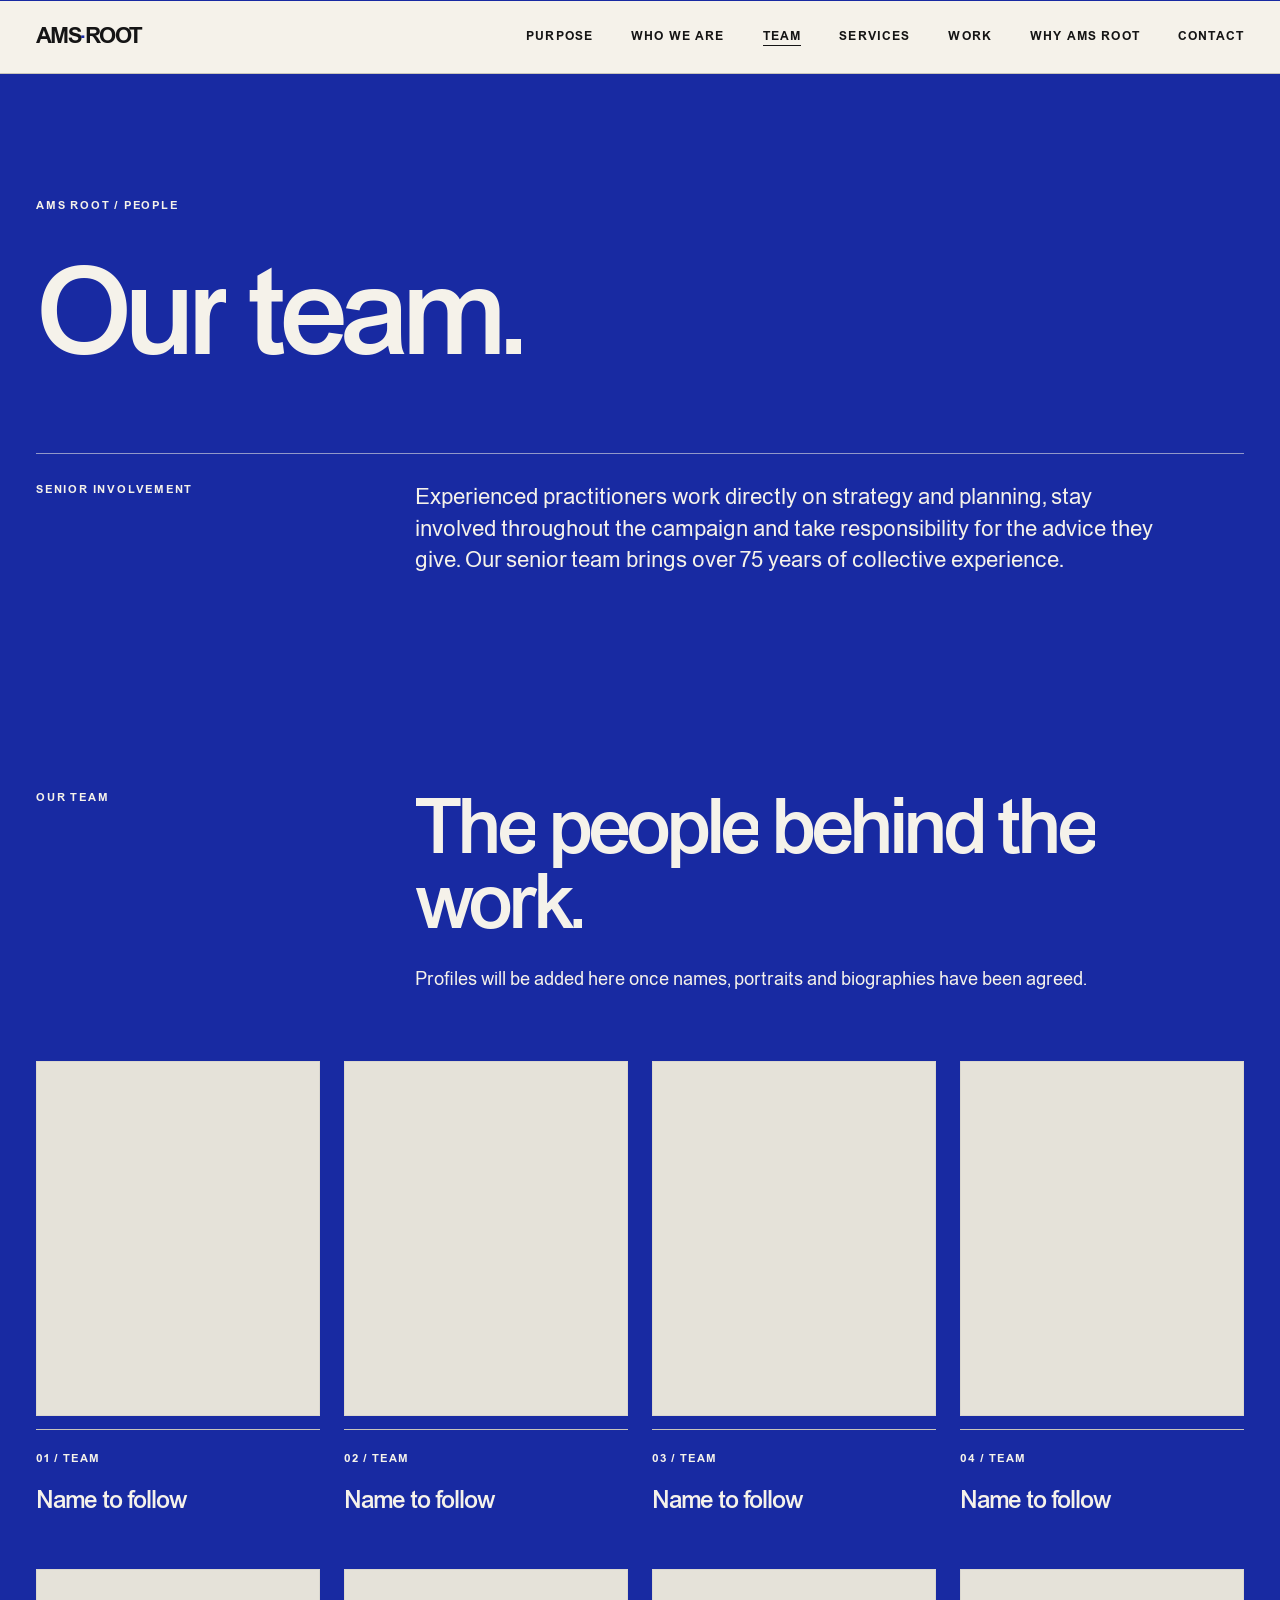
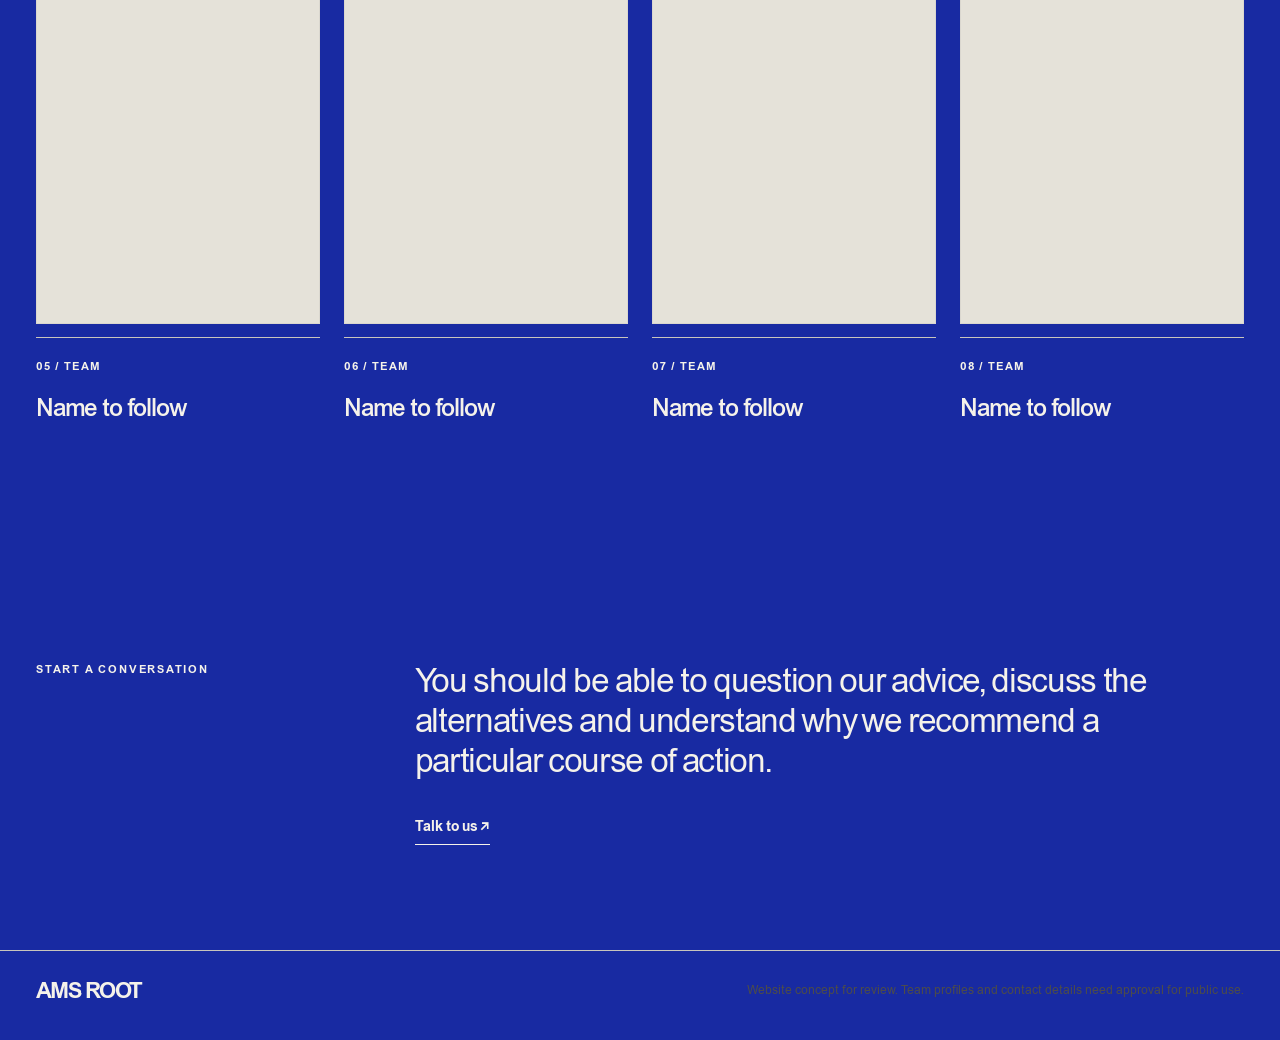
==== team.html @ 09531414 "Publish AMS ROOT website concept" ====
<!doctype html>
<html lang="en-GB">
<head>
  <meta charset="utf-8">
  <meta name="viewport" content="width=device-width, initial-scale=1">
  <meta name="robots" content="noindex, nofollow">
  <meta name="theme-color" content="#f5f2ea">
  <meta name="description" content="Meet the senior team behind AMS ROOT’s media planning and buying for charities.">
  <title>Our team — AMS ROOT</title>
  <style>
    @font-face { font-family:'ABC Areal'; src:url('assets/fonts/ABCAreal-Regular.woff2') format('woff2'); font-weight:400; font-style:normal; font-display:swap; }
    @font-face { font-family:'ABC Areal'; src:url('assets/fonts/ABCAreal-Medium.woff2') format('woff2'); font-weight:500; font-style:normal; font-display:swap; }
    @font-face { font-family:'ABC Areal'; src:url('assets/fonts/ABCAreal-Bold.woff2') format('woff2'); font-weight:700; font-style:normal; font-display:swap; }
    @font-face { font-family:'ABC Areal'; src:url('assets/fonts/ABCAreal-RegularItalic.woff2') format('woff2'); font-weight:400; font-style:italic; font-display:swap; }
    :root { --paper:#f5f2ea; --white:#fffefa; --ink:#151515; --muted:#4e4d49; --blue:#182aa2; --line:#c8c5bc; --max:1440px; }
    * { box-sizing:border-box; }
    html { scroll-behavior:smooth; }
    body { margin:0; background:var(--paper); color:var(--ink); font:17px/1.5 'ABC Areal',Arial,Helvetica,sans-serif; }
    a { color:inherit; }
    h1,h2,p,figure { margin:0; }
    h1,h2 { font-weight:500; letter-spacing:-.065em; line-height:.98; }
    .shell { width:min(calc(100% - 72px),var(--max)); margin:auto; }
    .kicker { font-size:.7rem; letter-spacing:.16em; line-height:1.3; text-transform:uppercase; font-weight:700; }
    :focus-visible { outline:3px solid var(--blue); outline-offset:4px; }
    .header { background:var(--paper); border-bottom:1px solid var(--line); position:sticky; top:0; z-index:20; }
    .header-inner { min-height:72px; display:flex; align-items:center; justify-content:space-between; gap:30px; }
    .brand { font-size:1.36rem; font-weight:700; line-height:1; letter-spacing:-.07em; text-decoration:none; white-space:nowrap; }
    .brand span { color:var(--blue); }
    .nav { display:flex; align-items:center; gap:38px; }
    .nav a { text-decoration:none; text-transform:uppercase; font-size:.72rem; font-weight:700; letter-spacing:.1em; }
    .nav a:hover,.nav a[aria-current="page"] { border-bottom:1px solid currentColor; }
    .menu { display:none; border:0; background:none; font:inherit; font-size:1.6rem; padding:5px; line-height:1; cursor:pointer; }
    .intro { background:var(--blue); color:var(--paper); padding:125px 0 100px; }
    .intro h1 { font-size:clamp(4.5rem,9.6vw,10rem); max-width:1160px; margin:40px 0 0; }
    .intro-bottom { border-top:1px solid rgba(245,242,234,.55); margin-top:80px; padding-top:28px; display:grid; grid-template-columns:.34fr 1fr; gap:8%; }
    .intro-bottom p { max-width:750px; font-size:clamp(1.15rem,1.7vw,1.5rem); line-height:1.45; }
    .team { padding:113px 0 145px; }
    .team-head { display:grid; grid-template-columns:.34fr 1fr; gap:8%; align-items:start; margin-bottom:68px; }
    .team h2 { font-size:clamp(3.3rem,6vw,6.8rem); max-width:920px; }
    .team-head p { max-width:700px; font-size:1.14rem; line-height:1.55; margin-top:25px; }
    .grid { display:grid; grid-template-columns:repeat(4,minmax(0,1fr)); gap:55px 24px; }
    .person { min-width:0; }
    .portrait { aspect-ratio:4/5; background:#e5e2d9; display:flex; align-items:center; justify-content:center; border:1px solid #dad7cf; }
    .person figcaption { border-top:1px solid var(--line); margin-top:13px; padding-top:14px; }
    .person .number { font-size:.68rem; letter-spacing:.13em; font-weight:700; }
    .person h3 { margin:17px 0 0; font-size:clamp(1.35rem,1.85vw,1.75rem); font-weight:500; letter-spacing:-.05em; line-height:1.15; }
    .next { background:var(--white); padding:95px 0 105px; }
    .next-inner { display:grid; grid-template-columns:.34fr 1fr; gap:8%; }
    .next p { max-width:750px; font-size:clamp(1.5rem,2.6vw,2.5rem); letter-spacing:-.04em; line-height:1.2; }
    .next a { display:inline-block; border-bottom:1px solid currentColor; margin-top:35px; padding-bottom:6px; font-size:.87rem; font-weight:700; text-decoration:none; }
    .next a:hover { color:var(--blue); }
    .footer { border-top:1px solid var(--line); padding:30px 0 38px; }
    .footer-inner { display:flex; justify-content:space-between; align-items:start; gap:24px; }
    .footer p { max-width:520px; text-align:right; font-size:.77rem; color:var(--muted); }
    @media(max-width:900px) {
      .nav { gap:16px; }
      .shell { width:min(calc(100% - 46px),var(--max)); }
      .intro-bottom,.team-head,.next-inner { grid-template-columns:1fr; gap:27px; }
      .grid { grid-template-columns:repeat(2,minmax(0,1fr)); }
    }
    @media(max-width:760px) {
      body { font-size:16px; }
      .shell { width:min(calc(100% - 34px),var(--max)); }
      .header-inner { min-height:64px; }
      .brand { font-size:1.25rem; }
      .menu { display:block; }
      .nav { display:none; position:absolute; top:64px; left:0; right:0; background:var(--paper); border-bottom:1px solid var(--line); padding:17px; flex-direction:column; align-items:stretch; gap:0; }
      .nav.open { display:flex; }
      .nav a { padding:14px 0; font-size:.85rem; }
      .intro { padding:85px 0 78px; }
      .intro h1 { font-size:clamp(3.75rem,14vw,6rem); margin-top:27px; }
      .intro-bottom { margin-top:55px; }
      .team { padding:83px 0 90px; }
      .team h2 { font-size:clamp(3.2rem,12vw,4.8rem); }
      .team-head { margin-bottom:45px; }
      .grid { gap:35px 14px; }
      .person h3 { font-size:1.25rem; }
      .next { padding:75px 0 85px; }
      .footer-inner { flex-direction:column; }
      .footer p { text-align:left; }
    }
    @media(max-width:390px) { .grid { grid-template-columns:1fr 1fr; } }
    @media(prefers-reduced-motion:reduce) { html { scroll-behavior:auto; } }
  </style>
  <link rel="stylesheet" href="assets/site-effects.css">
</head>
<body data-theme="blue">
  <header class="header"><div class="shell header-inner">
    <a class="brand" href="index.html#top" aria-label="AMS ROOT, home">AMS<span>·</span>ROOT</a>
    <button class="menu" type="button" aria-controls="nav" aria-expanded="false" aria-label="Open navigation">☰</button>
    <nav class="nav" id="nav" aria-label="Main navigation"><a href="index.html#purpose">Purpose</a><a href="index.html#who">Who we are</a><a href="team.html" aria-current="page">Team</a><a href="index.html#work">Services</a><a href="index.html#casework">Work</a><a href="index.html#philosophy">Why AMS ROOT</a><a href="index.html#contact">Contact</a></nav>
  </div></header>
  <main>
    <section class="intro" data-scroll-theme="blue"><div class="shell"><div class="kicker">AMS ROOT / People</div><h1>Our team.</h1><div class="intro-bottom"><div class="kicker">Senior involvement</div><p>Experienced practitioners work directly on strategy and planning, stay involved throughout the campaign and take responsibility for the advice they give. Our senior team brings over 75 years of collective experience.</p></div></div></section>
    <section class="team" data-scroll-theme="paper"><div class="shell"><div class="team-head"><div class="kicker">Our team</div><div><h2>The people behind the work.</h2><p>Profiles will be added here once names, portraits and biographies have been agreed.</p></div></div><div class="grid" aria-label="Eight team profile placeholders">
      <figure class="person"><div class="portrait" aria-hidden="true"></div><figcaption><span class="number">01 / TEAM</span><h3>Name to follow</h3></figcaption></figure>
      <figure class="person"><div class="portrait" aria-hidden="true"></div><figcaption><span class="number">02 / TEAM</span><h3>Name to follow</h3></figcaption></figure>
      <figure class="person"><div class="portrait" aria-hidden="true"></div><figcaption><span class="number">03 / TEAM</span><h3>Name to follow</h3></figcaption></figure>
      <figure class="person"><div class="portrait" aria-hidden="true"></div><figcaption><span class="number">04 / TEAM</span><h3>Name to follow</h3></figcaption></figure>
      <figure class="person"><div class="portrait" aria-hidden="true"></div><figcaption><span class="number">05 / TEAM</span><h3>Name to follow</h3></figcaption></figure>
      <figure class="person"><div class="portrait" aria-hidden="true"></div><figcaption><span class="number">06 / TEAM</span><h3>Name to follow</h3></figcaption></figure>
      <figure class="person"><div class="portrait" aria-hidden="true"></div><figcaption><span class="number">07 / TEAM</span><h3>Name to follow</h3></figcaption></figure>
      <figure class="person"><div class="portrait" aria-hidden="true"></div><figcaption><span class="number">08 / TEAM</span><h3>Name to follow</h3></figcaption></figure>
    </div></div></section>
    <section class="next" data-scroll-theme="vermilion"><div class="shell next-inner"><div class="kicker">Start a conversation</div><div><p>You should be able to question our advice, discuss the alternatives and understand why we recommend a particular course of action.</p><a href="index.html#contact">Talk to us ↗</a></div></div></section>
  </main>
  <footer class="footer" data-scroll-theme="paper"><div class="shell footer-inner"><a class="brand" href="index.html#top">AMS<span>·</span>ROOT</a><p>Website concept for review. Team profiles and contact details need approval for public use.</p></div></footer>
  <script>
    const menu = document.querySelector('.menu');
    const nav = document.querySelector('.nav');
    menu.addEventListener('click', () => {
      const open = nav.classList.toggle('open');
      menu.setAttribute('aria-expanded', String(open));
      menu.setAttribute('aria-label', open ? 'Close navigation' : 'Open navigation');
    });
    nav.addEventListener('click', event => {
      if (event.target.closest('a')) {
        nav.classList.remove('open');
        menu.setAttribute('aria-expanded', 'false');
        menu.setAttribute('aria-label', 'Open navigation');
      }
    });
  </script>
  <script src="assets/site-effects.js" defer></script>
</body>
</html>
---- assets/site-effects.css ----
:root { --vermilion: #f2644b; }

html { scroll-snap-type: y mandatory; scroll-padding-top: 72px; }
main > section { scroll-snap-align: start; scroll-margin-top: 0; }

body[data-theme="blue"] { --surface: #182aa2; --surface-text: #f5f2ea; }
body[data-theme="paper"] { --surface: #f5f2ea; --surface-text: #151515; }
body[data-theme="white"] { --surface: #fffefa; --surface-text: #151515; }
body[data-theme="ink"] { --surface: #151515; --surface-text: #f5f2ea; }
body[data-theme="vermilion"] { --surface: var(--vermilion); --surface-text: #151515; }

body {
  background-color: var(--surface);
  color: var(--surface-text);
  transition: background-color .75s cubic-bezier(.22, 1, .36, 1), color .55s ease;
}

.header { background-color: #f5f2ea; color: #151515; }
.hero, .purpose, .who, .work, .philosophy, .belief, .casework, .testimonials, .contact,
.intro, .team, .next, .footer { background: transparent; color: inherit; }

.work-item .number { color: var(--vermilion); }
.work .shell { display: grid; grid-template-columns: .8fr 1.2fr; gap: 8%; align-items: start; }
.work-heading { display: block; position: sticky; top: 120px; }
.work-heading .section-label { margin-bottom: 38px; }
.work h2 { font-size: clamp(3.3rem, 5.35vw, 6.2rem); }
.work-list { margin-top: 0; }
.work-item { grid-template-columns: 42px 1fr; gap: 24px; }
.contact-note { color: #2e241f; }
::selection { background: var(--vermilion); color: #151515; }

.reveal-word { display: inline-block; overflow: hidden; vertical-align: bottom; padding-bottom: .1em; margin-bottom: -.1em; }
.reveal-word > span { display: inline-block; }
.motion-ready .reveal-heading:not(.is-visible) .reveal-word > span {
  opacity: 0;
  transform: translateY(1.12em);
}
.motion-ready .reveal-heading.is-visible .reveal-word > span {
  opacity: 1;
  transform: translateY(0);
  transition: transform .9s cubic-bezier(.22, 1, .36, 1) var(--reveal-delay), opacity .55s ease var(--reveal-delay);
}

@media (max-width: 900px) {
  .work .shell { display: block; }
  .work-heading { position: static; }
  .work-list { margin-top: 58px; }
}

@media (max-width: 760px) {
  html { scroll-padding-top: 64px; }
  .work h2 { font-size: clamp(3.2rem, 12vw, 4.8rem); }
  .work-list { margin-top: 51px; }
  .work-item { grid-template-columns: 1fr; gap: 7px; }
}

@media (prefers-reduced-motion: reduce) {
  html { scroll-snap-type: none; }
  body { transition: none; }
  .motion-ready .reveal-heading .reveal-word > span { opacity: 1; transform: none; transition: none; }
}
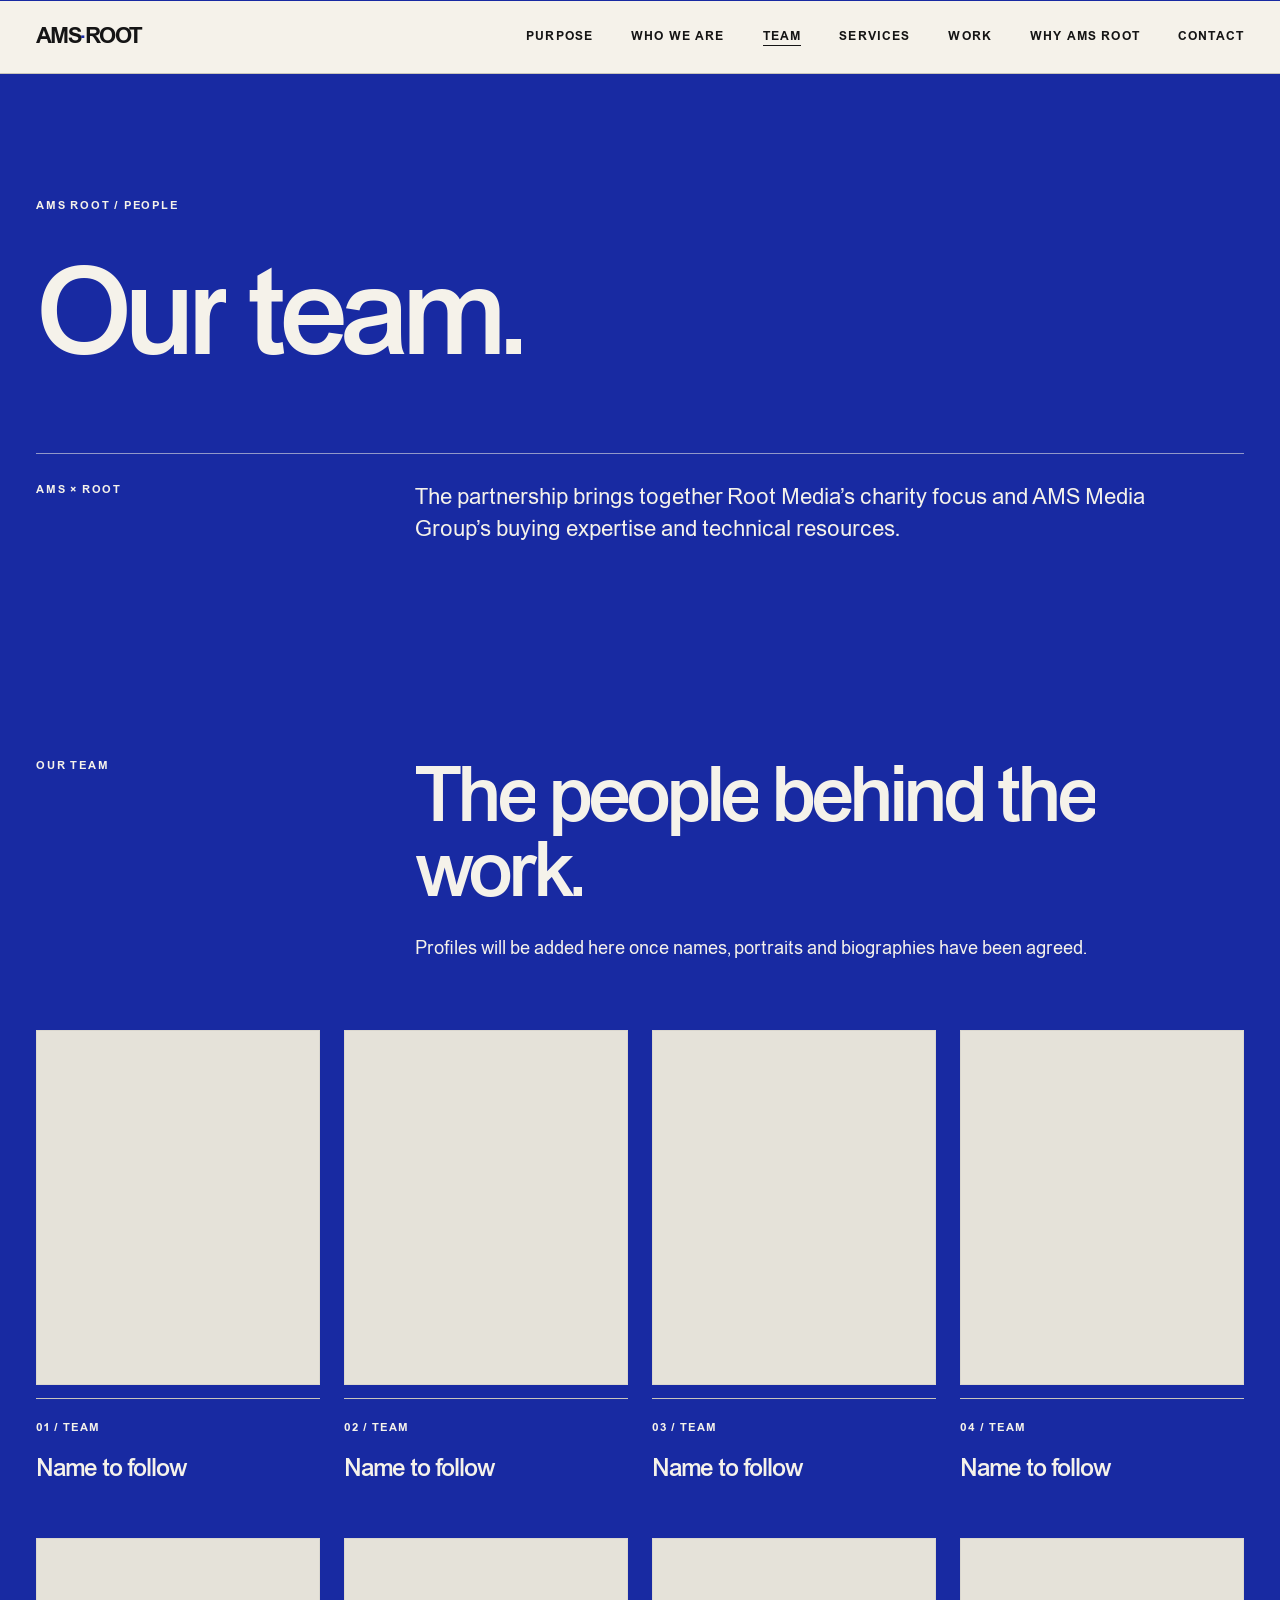
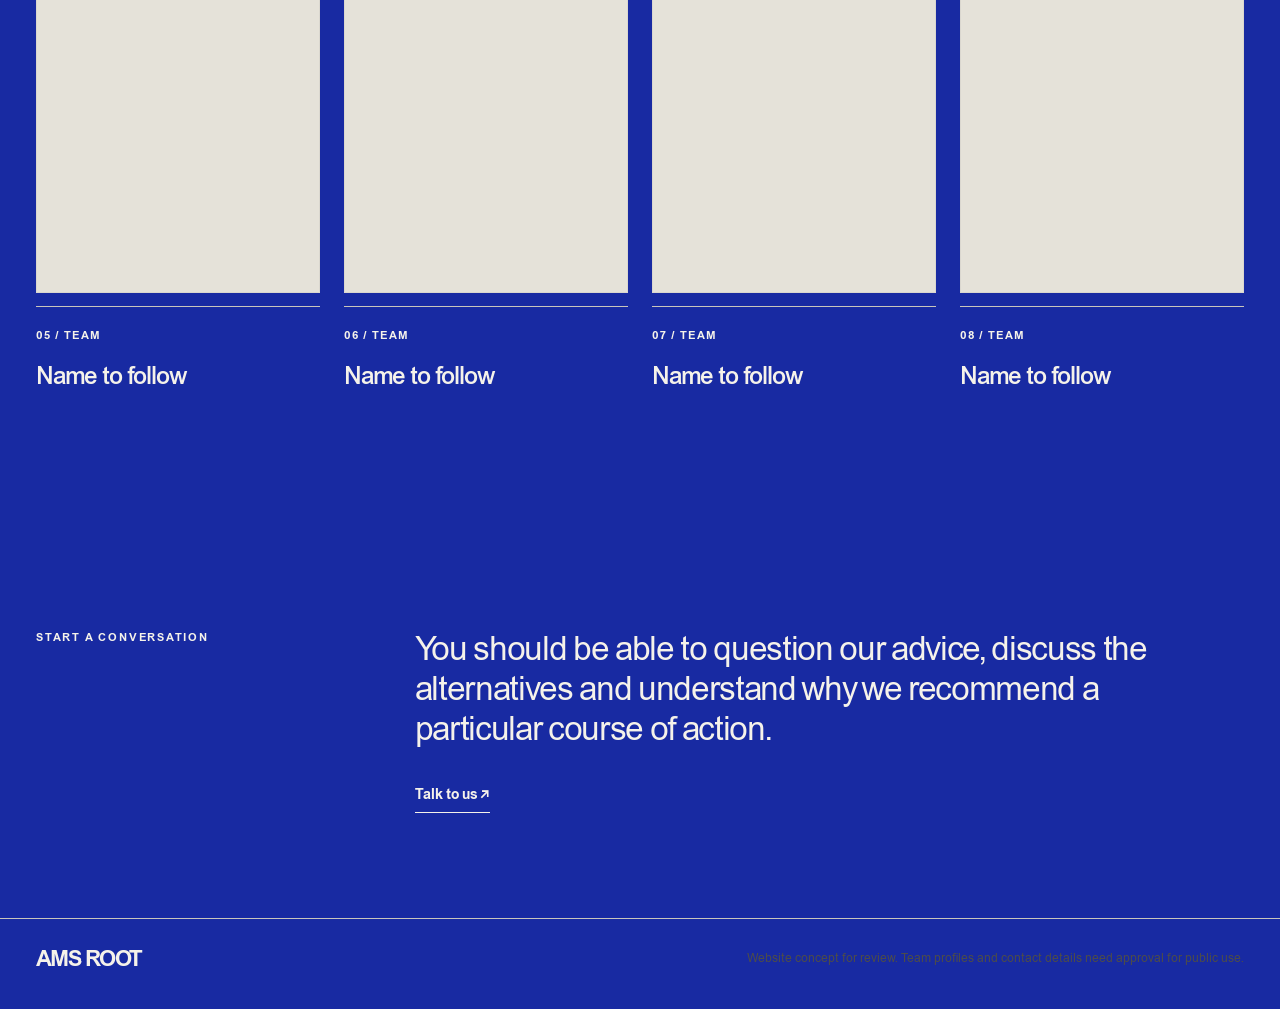
==== commit 13bf3c94: "Refine senior team messaging" ====
--- a/team.html
+++ b/team.html
@@ -91,7 +91,7 @@
     <nav class="nav" id="nav" aria-label="Main navigation"><a href="index.html#purpose">Purpose</a><a href="index.html#who">Who we are</a><a href="team.html" aria-current="page">Team</a><a href="index.html#work">Services</a><a href="index.html#casework">Work</a><a href="index.html#philosophy">Why AMS ROOT</a><a href="index.html#contact">Contact</a></nav>
   </div></header>
   <main>
-    <section class="intro" data-scroll-theme="blue"><div class="shell"><div class="kicker">AMS ROOT / People</div><h1>Our team.</h1><div class="intro-bottom"><div class="kicker">Senior involvement</div><p>Experienced practitioners work directly on strategy and planning, stay involved throughout the campaign and take responsibility for the advice they give. Our senior team brings over 75 years of collective experience.</p></div></div></section>
+    <section class="intro" data-scroll-theme="blue"><div class="shell"><div class="kicker">AMS ROOT / People</div><h1>Our team.</h1><div class="intro-bottom"><div class="kicker">AMS × Root</div><p>The partnership brings together Root Media’s charity focus and AMS Media Group’s buying expertise and technical resources.</p></div></div></section>
     <section class="team" data-scroll-theme="paper"><div class="shell"><div class="team-head"><div class="kicker">Our team</div><div><h2>The people behind the work.</h2><p>Profiles will be added here once names, portraits and biographies have been agreed.</p></div></div><div class="grid" aria-label="Eight team profile placeholders">
       <figure class="person"><div class="portrait" aria-hidden="true"></div><figcaption><span class="number">01 / TEAM</span><h3>Name to follow</h3></figcaption></figure>
       <figure class="person"><div class="portrait" aria-hidden="true"></div><figcaption><span class="number">02 / TEAM</span><h3>Name to follow</h3></figcaption></figure>
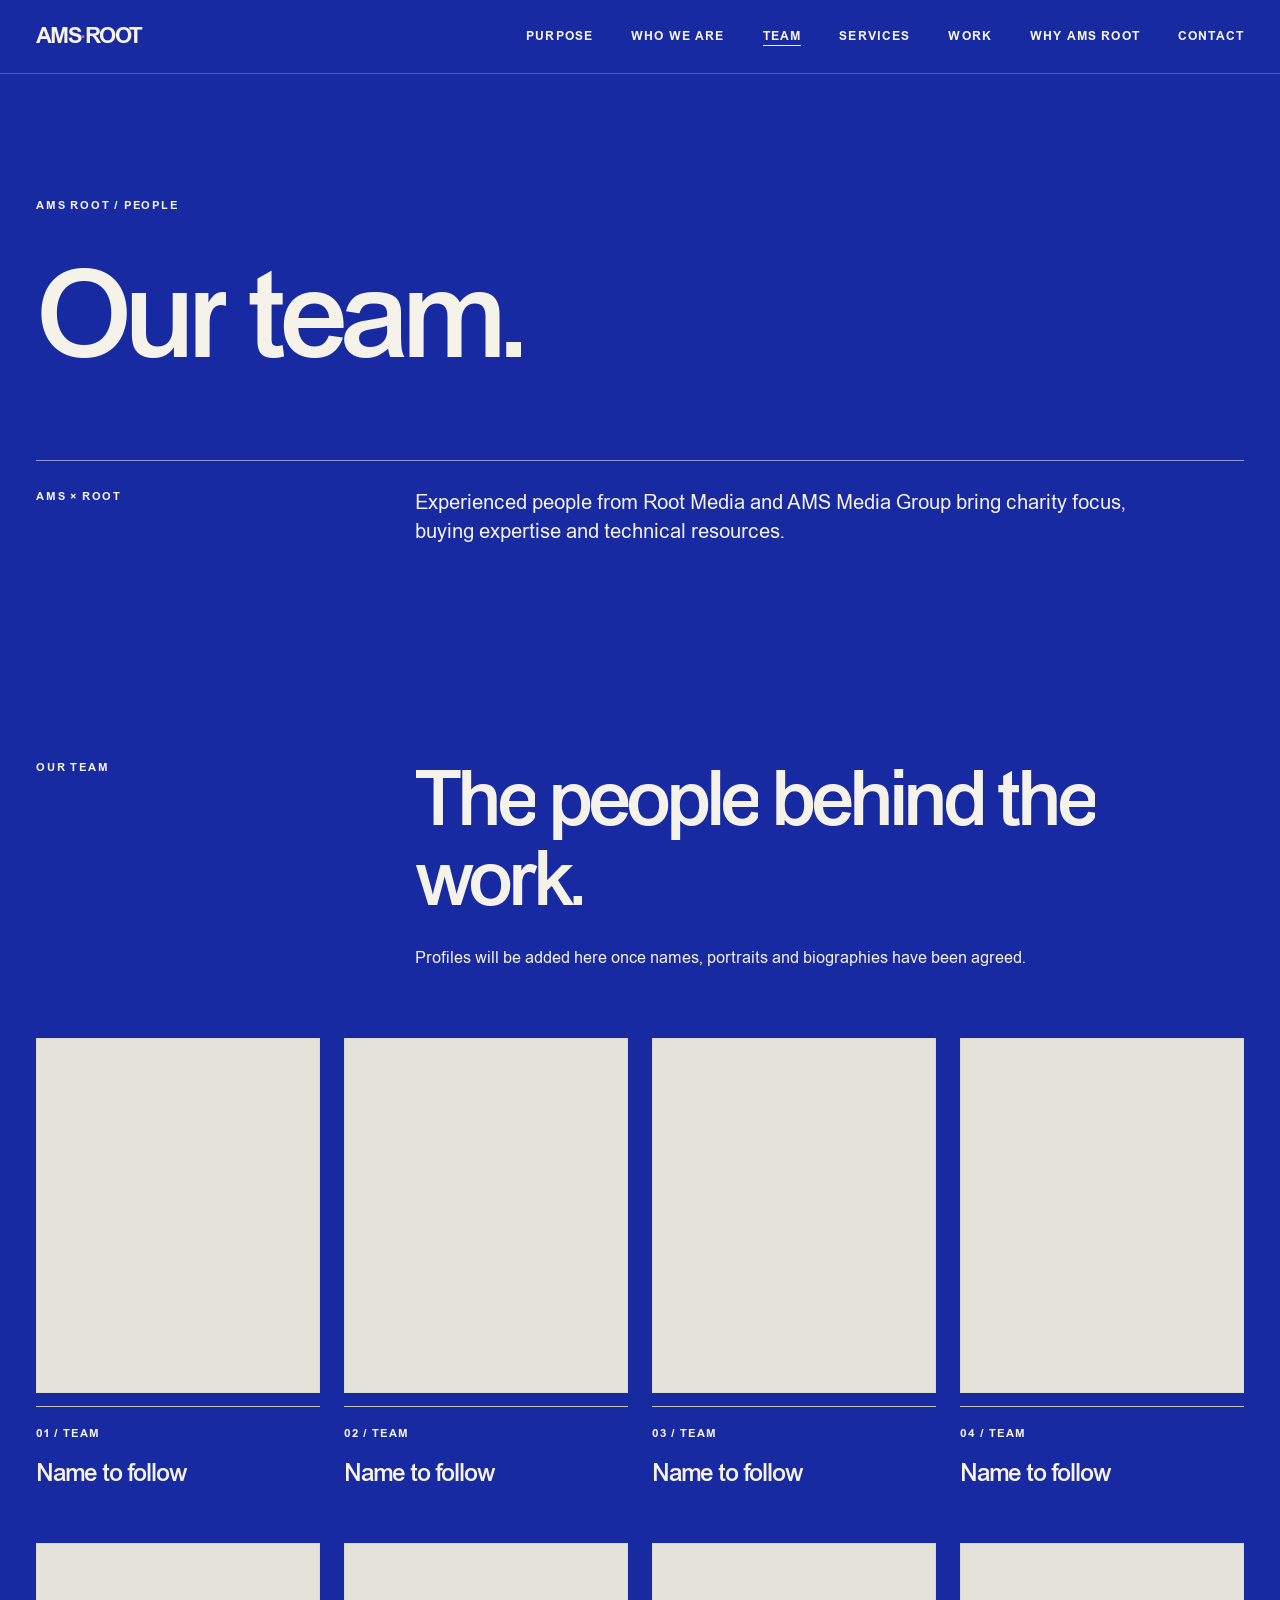
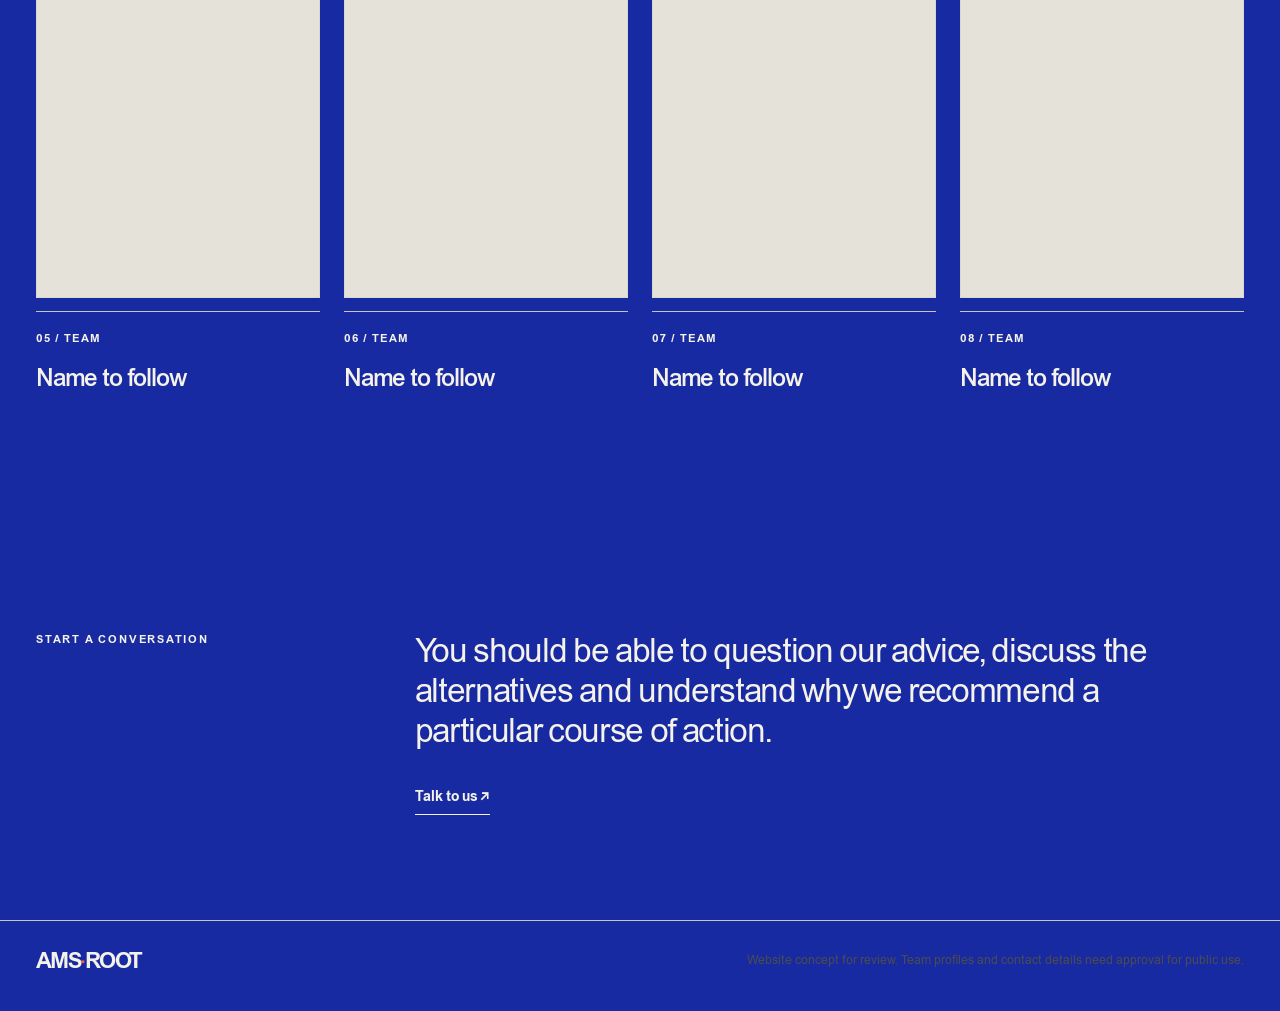
==== commit a70973e2: "Refine copy and add client ticker" ====
--- a/team.html
+++ b/team.html
@@ -91,7 +91,7 @@
     <nav class="nav" id="nav" aria-label="Main navigation"><a href="index.html#purpose">Purpose</a><a href="index.html#who">Who we are</a><a href="team.html" aria-current="page">Team</a><a href="index.html#work">Services</a><a href="index.html#casework">Work</a><a href="index.html#philosophy">Why AMS ROOT</a><a href="index.html#contact">Contact</a></nav>
   </div></header>
   <main>
-    <section class="intro" data-scroll-theme="blue"><div class="shell"><div class="kicker">AMS ROOT / People</div><h1>Our team.</h1><div class="intro-bottom"><div class="kicker">AMS × Root</div><p>The partnership brings together Root Media’s charity focus and AMS Media Group’s buying expertise and technical resources.</p></div></div></section>
+    <section class="intro" data-scroll-theme="blue"><div class="shell"><div class="kicker">AMS ROOT / People</div><h1>Our team.</h1><div class="intro-bottom"><div class="kicker">AMS × Root</div><p>Experienced people from Root Media and AMS Media Group bring charity focus, buying expertise and technical resources.</p></div></div></section>
     <section class="team" data-scroll-theme="paper"><div class="shell"><div class="team-head"><div class="kicker">Our team</div><div><h2>The people behind the work.</h2><p>Profiles will be added here once names, portraits and biographies have been agreed.</p></div></div><div class="grid" aria-label="Eight team profile placeholders">
       <figure class="person"><div class="portrait" aria-hidden="true"></div><figcaption><span class="number">01 / TEAM</span><h3>Name to follow</h3></figcaption></figure>
       <figure class="person"><div class="portrait" aria-hidden="true"></div><figcaption><span class="number">02 / TEAM</span><h3>Name to follow</h3></figcaption></figure>
--- a/assets/site-effects.css
+++ b/assets/site-effects.css
@@ -59,3 +59,64 @@
   body { transition: none; }
   .motion-ready .reveal-heading .reveal-word > span { opacity: 1; transform: none; transition: none; }
 }
+
+/* Keep the fixed navigation legible as sections change colour. */
+.header {
+  background-color: var(--surface);
+  color: var(--surface-text);
+  border-color: color-mix(in srgb, currentColor 25%, transparent);
+  transition: background-color .75s cubic-bezier(.22, 1, .36, 1), color .55s ease, border-color .55s ease;
+}
+.brand span { color: var(--vermilion); }
+.menu { color: inherit; }
+
+/* Give animated letters breathing room and avoid a crowded tablet navigation. */
+main h1, main h2 { line-height: 1.04; }
+.reveal-word { padding-top: .14em; padding-bottom: .18em; margin-top: -.14em; margin-bottom: -.18em; }
+@media (max-width: 1100px) {
+  .header-inner { min-height: 64px; }
+  .menu { display: block; }
+  .nav { display: none; position: absolute; top: 100%; left: 0; right: 0; background: var(--surface); color: var(--surface-text); border-bottom: 1px solid color-mix(in srgb, currentColor 25%, transparent); padding: 17px 23px; flex-direction: column; align-items: stretch; gap: 0; }
+  .nav.open { display: flex; }
+  .nav a { padding: 13px 0; font-size: .8rem; }
+}
+
+/* A small reduction in reading copy; display headings keep their scale. */
+body { font-size: 15px; }
+.hero-bottom p { font-size: clamp(1rem, 1.45vw, 1.31rem); }
+.purpose-copy p, .who-grid p, .who-together { font-size: clamp(1rem, 1.35vw, 1.18rem); }
+.work-heading .intro, .casework-heading p, .testimonial-intro, .contact-copy, .team-head p { font-size: 1.02rem; }
+.work-item p { font-size: .94rem; }
+.philosophy-grid p { font-size: 1.03rem; }
+.belief .senior-promise { font-size: clamp(1.06rem, 1.5vw, 1.39rem); }
+.intro-bottom p { font-size: clamp(1.07rem, 1.55vw, 1.39rem); }
+@media (max-width: 760px) {
+  body { font-size: 15px; }
+  .purpose-copy p, .philosophy-grid p, .casework-heading p { font-size: 1rem; }
+  .nav { top: 100%; padding-inline: 17px; }
+}
+
+/* The client marks are individually framed, with their supplied background removed in SVG. */
+.client-feature { margin: 0 0 92px; padding-bottom: 74px; border-bottom: 1px solid var(--line); }
+.client-feature-head { display: flex; align-items: baseline; justify-content: space-between; gap: 22px; margin-bottom: 33px; }
+.client-feature-head p { font-size: 1.02rem; color: inherit; opacity: .7; }
+.client-filter { position: absolute; width: 0; height: 0; overflow: hidden; }
+.client-ticker { overflow: hidden; mask-image: linear-gradient(to right, transparent, #000 4%, #000 96%, transparent); }
+.client-ticker-track { display: flex; width: max-content; animation: client-drift 56s linear infinite; }
+.client-ticker:hover .client-ticker-track { animation-play-state: paused; }
+.client-ticker-group { display: flex; align-items: center; gap: 65px; padding-right: 65px; flex: none; }
+.client-logo { flex: none; display: grid; place-items: center; width: var(--logo-width); height: 86px; }
+.client-logo svg { display: block; width: 100%; height: 100%; overflow: hidden; }
+@keyframes client-drift { to { transform: translateX(-50%); } }
+@media (max-width: 760px) {
+  .client-feature { margin-bottom: 67px; padding-bottom: 56px; }
+  .client-feature-head { display: block; margin-bottom: 26px; }
+  .client-feature-head p { margin-top: 10px; font-size: 1rem; }
+  .client-ticker-group { gap: 42px; padding-right: 42px; }
+  .client-logo { height: 72px; width: calc(var(--logo-width) * .85); }
+}
+@media (prefers-reduced-motion: reduce) {
+  .client-ticker { overflow-x: auto; mask-image: none; }
+  .client-ticker-track { animation: none; }
+  .client-ticker-group[aria-hidden="true"] { display: none; }
+}
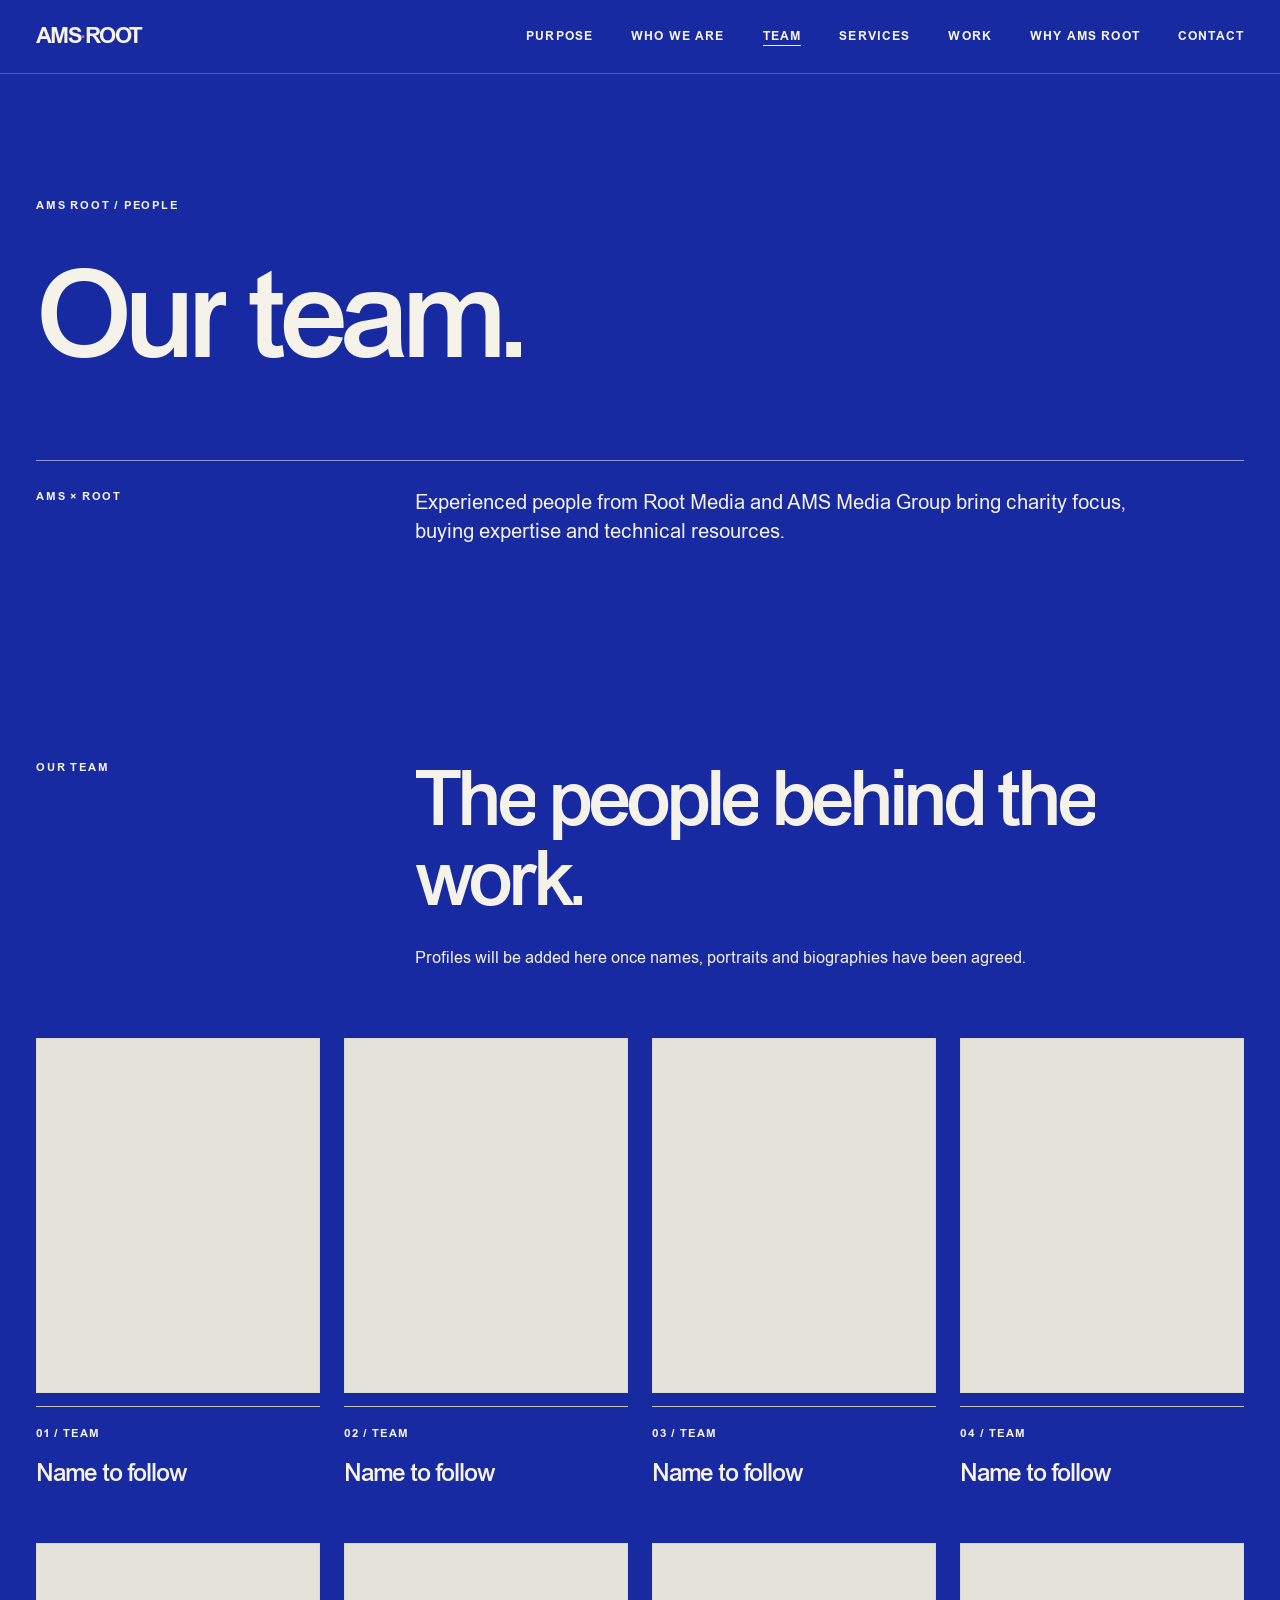
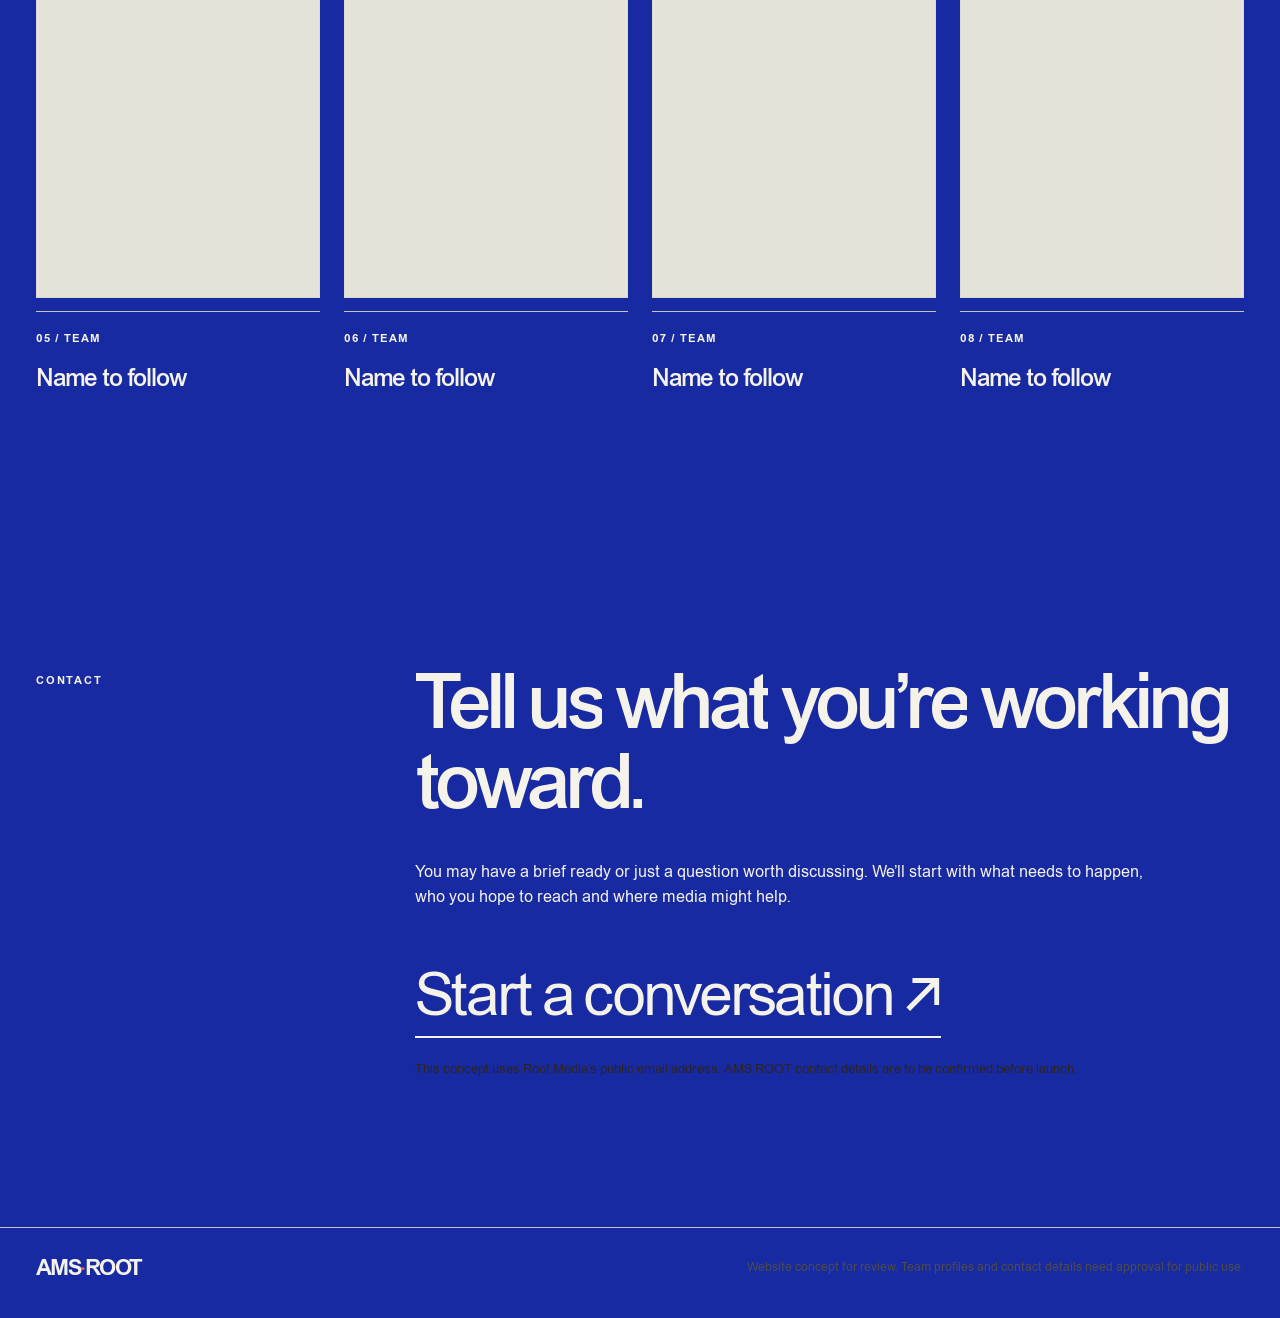
==== commit 392ea611: "Match team contact section to homepage" ====
--- a/team.html
+++ b/team.html
@@ -44,18 +44,21 @@
     .person figcaption { border-top:1px solid var(--line); margin-top:13px; padding-top:14px; }
     .person .number { font-size:.68rem; letter-spacing:.13em; font-weight:700; }
     .person h3 { margin:17px 0 0; font-size:clamp(1.35rem,1.85vw,1.75rem); font-weight:500; letter-spacing:-.05em; line-height:1.15; }
-    .next { background:var(--white); padding:95px 0 105px; }
-    .next-inner { display:grid; grid-template-columns:.34fr 1fr; gap:8%; }
-    .next p { max-width:750px; font-size:clamp(1.5rem,2.6vw,2.5rem); letter-spacing:-.04em; line-height:1.2; }
-    .next a { display:inline-block; border-bottom:1px solid currentColor; margin-top:35px; padding-bottom:6px; font-size:.87rem; font-weight:700; text-decoration:none; }
-    .next a:hover { color:var(--blue); }
+    .contact { background:var(--paper); padding:126px 0 148px; }
+    .contact-grid { display:grid; grid-template-columns:.34fr 1fr; gap:8%; }
+    .section-label { padding-top:10px; }
+    .contact h2 { font-size:clamp(3.3rem,6vw,6.8rem); max-width:960px; }
+    .contact-copy { margin-top:36px; max-width:750px; font-size:1.15rem; line-height:1.55; }
+    .contact-email { display:inline-block; margin-top:54px; padding-bottom:9px; border-bottom:2px solid currentColor; font-size:clamp(2rem,4.7vw,5.2rem); letter-spacing:-.055em; line-height:1.05; text-decoration:none; }
+    .contact-email:hover { color:var(--blue); border-color:var(--blue); }
+    .contact-note { display:block; font-size:.8rem; margin-top:22px; }
     .footer { border-top:1px solid var(--line); padding:30px 0 38px; }
     .footer-inner { display:flex; justify-content:space-between; align-items:start; gap:24px; }
     .footer p { max-width:520px; text-align:right; font-size:.77rem; color:var(--muted); }
     @media(max-width:900px) {
       .nav { gap:16px; }
       .shell { width:min(calc(100% - 46px),var(--max)); }
-      .intro-bottom,.team-head,.next-inner { grid-template-columns:1fr; gap:27px; }
+      .intro-bottom,.team-head,.contact-grid { grid-template-columns:1fr; gap:27px; }
       .grid { grid-template-columns:repeat(2,minmax(0,1fr)); }
     }
     @media(max-width:760px) {
@@ -75,7 +78,9 @@
       .team-head { margin-bottom:45px; }
       .grid { gap:35px 14px; }
       .person h3 { font-size:1.25rem; }
-      .next { padding:75px 0 85px; }
+      .contact { padding:82px 0 88px; }
+      .contact h2 { font-size:clamp(3.2rem,12vw,4.8rem); }
+      .contact-email { font-size:clamp(2rem,9vw,3.5rem); margin-top:40px; }
       .footer-inner { flex-direction:column; }
       .footer p { text-align:left; }
     }
@@ -88,7 +93,7 @@
   <header class="header"><div class="shell header-inner">
     <a class="brand" href="index.html#top" aria-label="AMS ROOT, home">AMS<span>·</span>ROOT</a>
     <button class="menu" type="button" aria-controls="nav" aria-expanded="false" aria-label="Open navigation">☰</button>
-    <nav class="nav" id="nav" aria-label="Main navigation"><a href="index.html#purpose">Purpose</a><a href="index.html#who">Who we are</a><a href="team.html" aria-current="page">Team</a><a href="index.html#work">Services</a><a href="index.html#casework">Work</a><a href="index.html#philosophy">Why AMS ROOT</a><a href="index.html#contact">Contact</a></nav>
+    <nav class="nav" id="nav" aria-label="Main navigation"><a href="index.html#purpose">Purpose</a><a href="index.html#who">Who we are</a><a href="team.html" aria-current="page">Team</a><a href="index.html#work">Services</a><a href="index.html#casework">Work</a><a href="index.html#philosophy">Why AMS ROOT</a><a href="#contact">Contact</a></nav>
   </div></header>
   <main>
     <section class="intro" data-scroll-theme="blue"><div class="shell"><div class="kicker">AMS ROOT / People</div><h1>Our team.</h1><div class="intro-bottom"><div class="kicker">AMS × Root</div><p>Experienced people from Root Media and AMS Media Group bring charity focus, buying expertise and technical resources.</p></div></div></section>
@@ -102,7 +107,7 @@
       <figure class="person"><div class="portrait" aria-hidden="true"></div><figcaption><span class="number">07 / TEAM</span><h3>Name to follow</h3></figcaption></figure>
       <figure class="person"><div class="portrait" aria-hidden="true"></div><figcaption><span class="number">08 / TEAM</span><h3>Name to follow</h3></figcaption></figure>
     </div></div></section>
-    <section class="next" data-scroll-theme="vermilion"><div class="shell next-inner"><div class="kicker">Start a conversation</div><div><p>You should be able to question our advice, discuss the alternatives and understand why we recommend a particular course of action.</p><a href="index.html#contact">Talk to us ↗</a></div></div></section>
+    <section class="contact" id="contact" data-scroll-theme="vermilion"><div class="shell contact-grid"><div class="section-label kicker">Contact</div><div><h2>Tell us what you’re working toward.</h2><p class="contact-copy">You may have a brief ready or just a question worth discussing. We’ll start with what needs to happen, who you hope to reach and where media might help.</p><a class="contact-email" href="mailto:hello@rootmedia.co.uk?subject=AMS%20ROOT%20enquiry">Start a conversation ↗</a><span class="contact-note">This concept uses Root Media’s public email address. AMS ROOT contact details are to be confirmed before launch.</span></div></div></section>
   </main>
   <footer class="footer" data-scroll-theme="paper"><div class="shell footer-inner"><a class="brand" href="index.html#top">AMS<span>·</span>ROOT</a><p>Website concept for review. Team profiles and contact details need approval for public use.</p></div></footer>
   <script>
